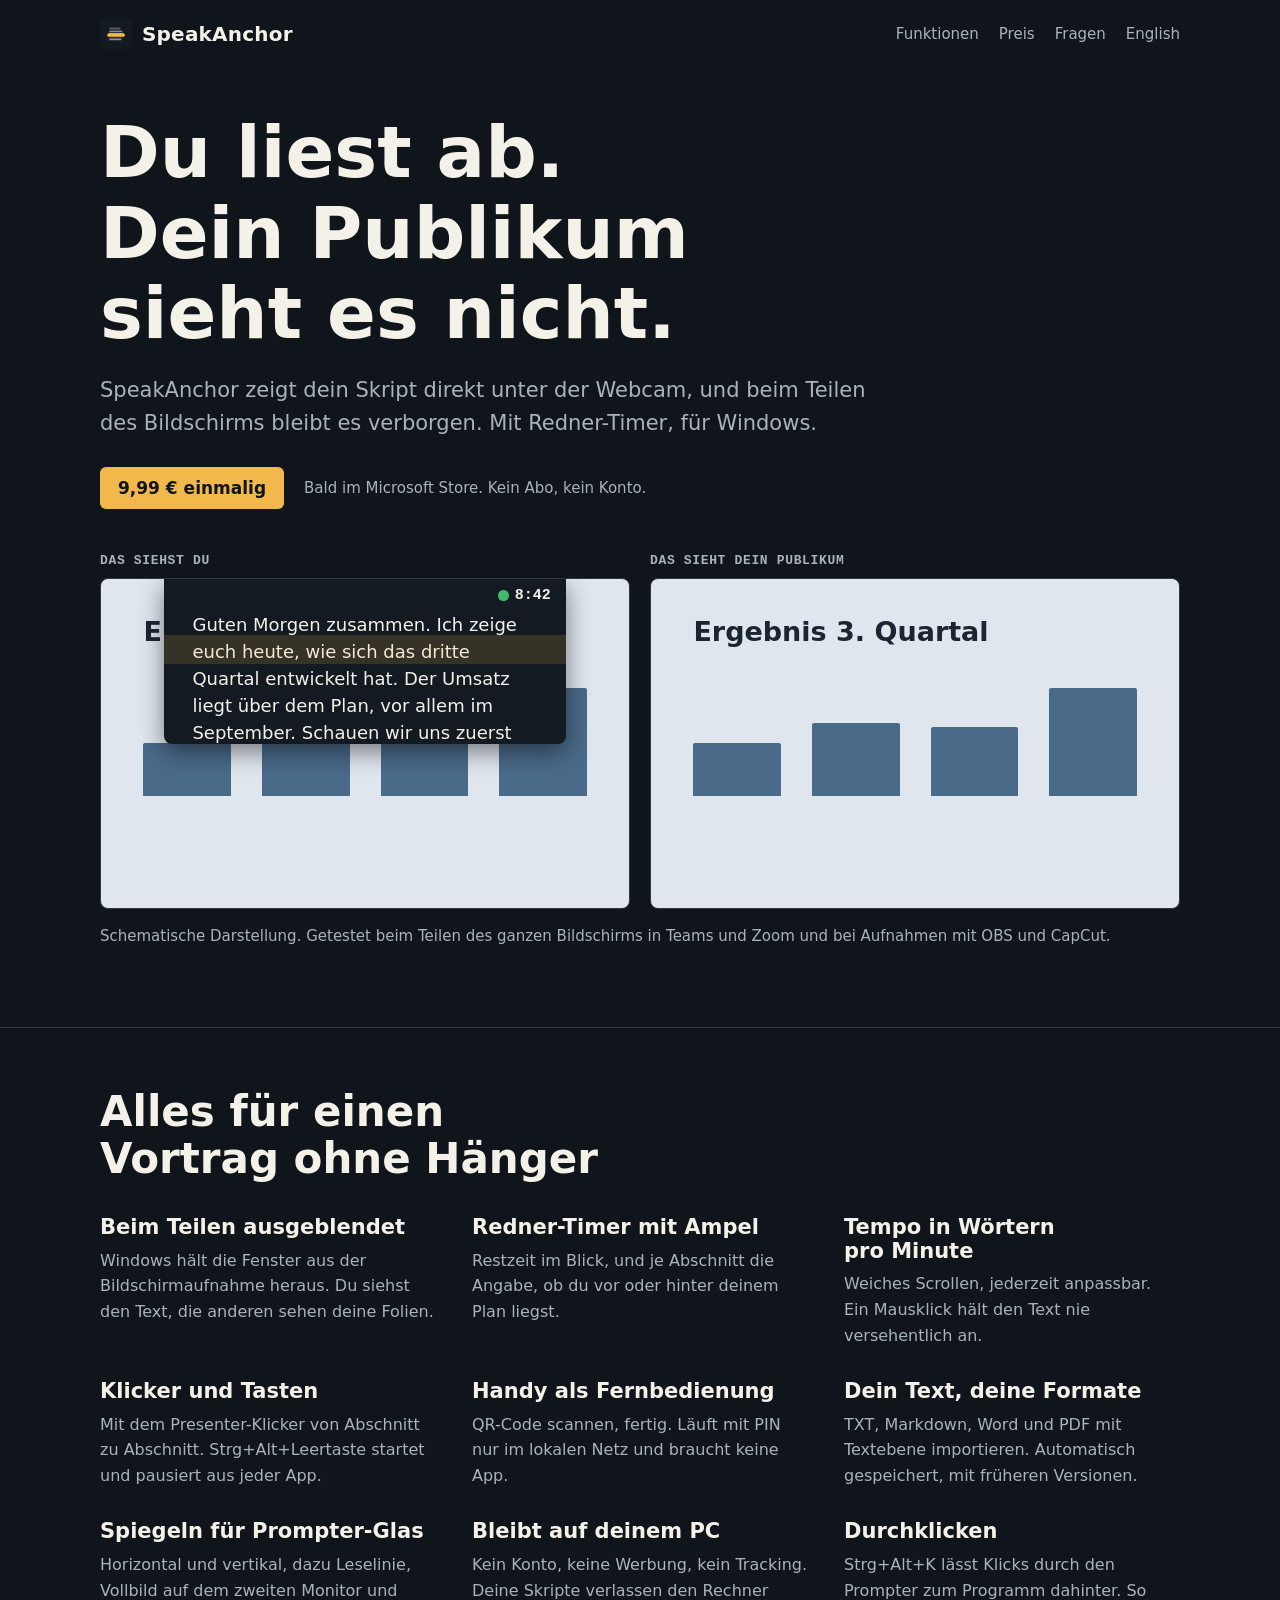
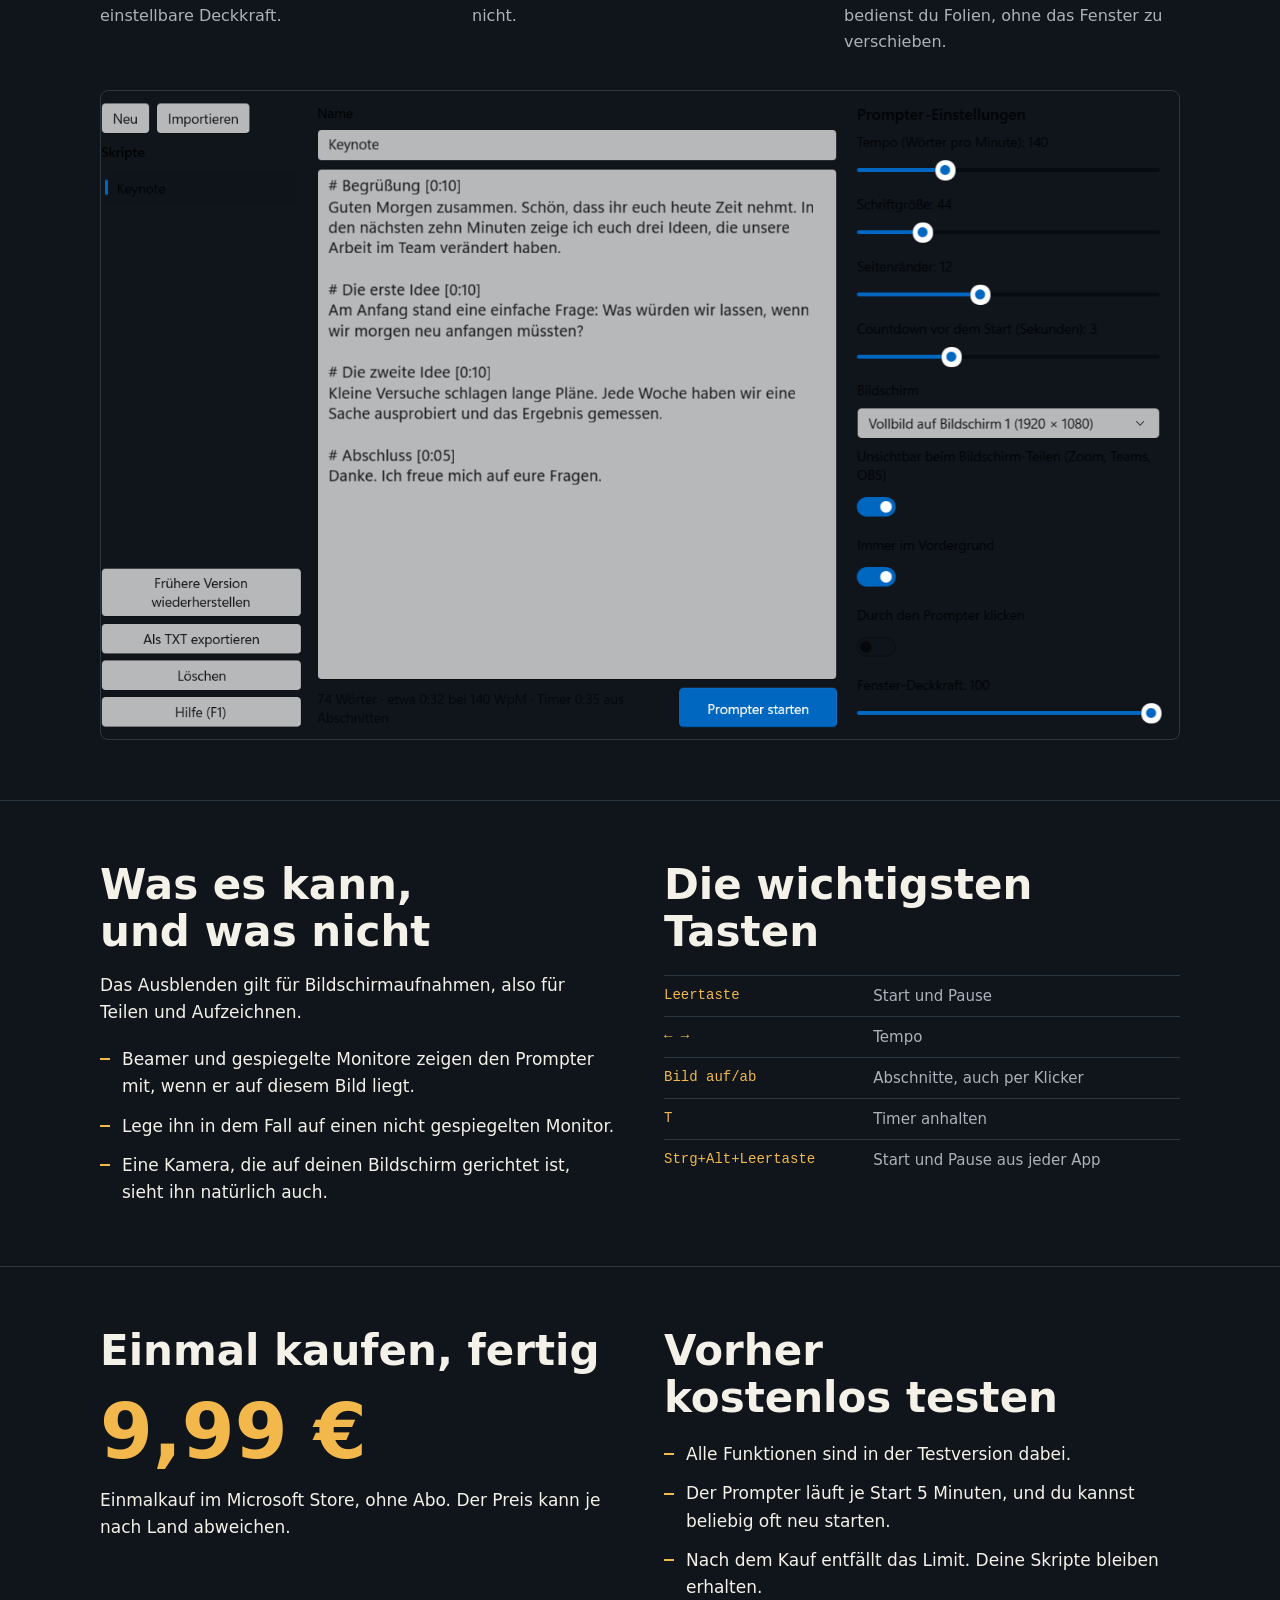
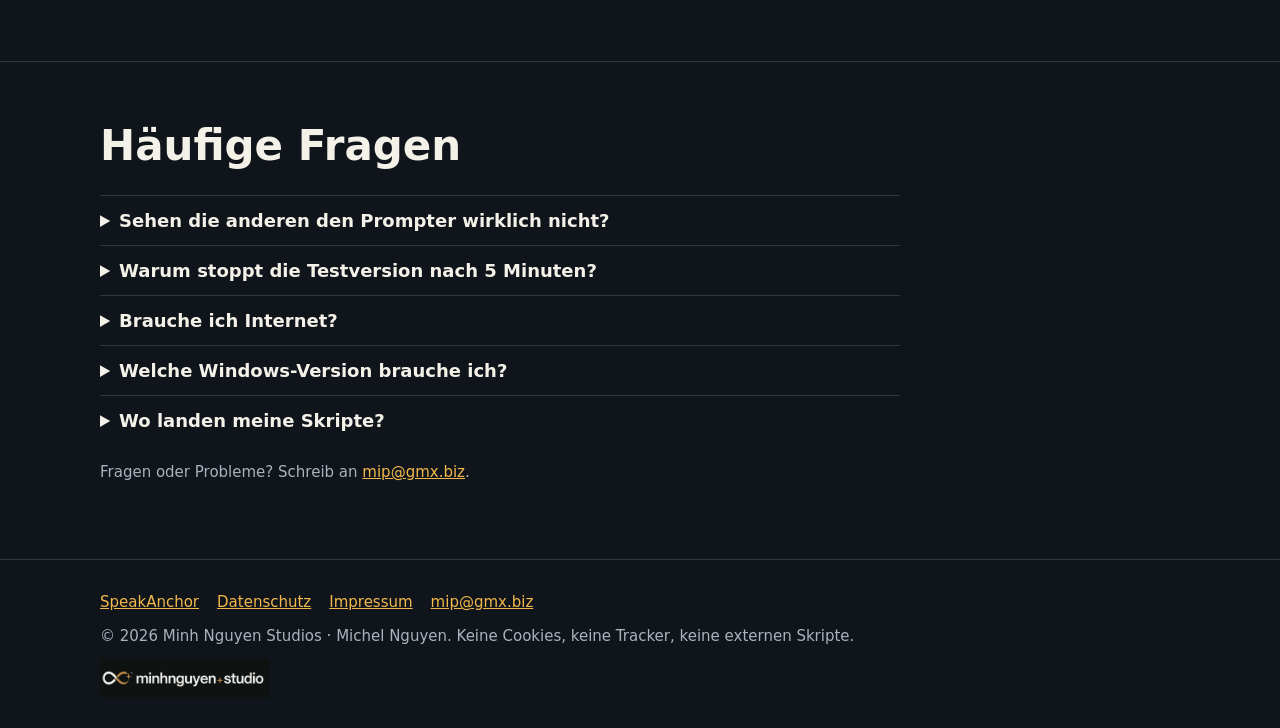
==== index.html @ e9756e80 "SpeakAnchor website: start page, legal notice and privacy in German and English" ====
<!doctype html>
<html lang="de"><head><meta charset="utf-8"><meta name="viewport" content="width=device-width,initial-scale=1,viewport-fit=cover">
<title>SpeakAnchor – Teleprompter für Windows, unsichtbar beim Teilen</title><meta name="description" content="Teleprompter mit Redner-Timer für Windows. In Teams, Zoom und OBS beim Teilen nicht zu sehen. Einmalkauf, kein Konto, offline.">
<link rel="alternate" hreflang="en" href="en/"><link rel="icon" href="img/icon.png"><link rel="stylesheet" href="style.css">
<meta property="og:title" content="SpeakAnchor – Teleprompter für Windows, unsichtbar beim Teilen"><meta property="og:description" content="Teleprompter mit Redner-Timer für Windows. In Teams, Zoom und OBS beim Teilen nicht zu sehen. Einmalkauf, kein Konto, offline."><meta property="og:type" content="website">
</head><body><a class="skip" href="#main">Zum Inhalt</a>
<header class="top"><div class="wrap"><a class="brand" href="./"><img src="img/icon.png" alt="" width="32" height="32">SpeakAnchor</a>
<nav class="links" aria-label="Navigation"><a href="./#funktionen">Funktionen</a><a href="./#preis">Preis</a><a href="./#fragen">Fragen</a><a href="en/" hreflang="en" lang="en">English</a></nav></div></header>
<main id="main">
<section class="hero"><div class="wrap"><h1>Du liest ab. Dein Publikum sieht es nicht.</h1><p class="lead">SpeakAnchor zeigt dein Skript direkt unter der Webcam, und beim Teilen des Bildschirms bleibt es verborgen. Mit Redner-Timer, für Windows.</p>
<div class="cta"><span class="price">9,99 € einmalig</span><span class="note">Bald im Microsoft Store. Kein Abo, kein Konto.</span></div>
<div class="split">
<figure><figcaption>Das siehst du</figcaption><div class="screen"><div class="slide-t">Ergebnis 3. Quartal</div><div class="bars"><i style="height:45%"></i><i style="height:62%"></i><i style="height:58%"></i><i style="height:92%"></i></div><div class="prompter"><div class="roll">Guten Morgen zusammen. Ich zeige euch heute, wie sich das dritte Quartal entwickelt hat. Der Umsatz liegt über dem Plan, vor allem im September. Schauen wir uns zuerst die Zahlen an. Danach kommen wir zu den nächsten Schritten.</div><div class="band"></div><div class="hud"><b></b>8:42</div></div></div></figure>
<figure><figcaption>Das sieht dein Publikum</figcaption><div class="screen"><div class="slide-t">Ergebnis 3. Quartal</div><div class="bars"><i style="height:45%"></i><i style="height:62%"></i><i style="height:58%"></i><i style="height:92%"></i></div></div></figure>
</div><p class="note">Schematische Darstellung. Getestet beim Teilen des ganzen Bildschirms in Teams und Zoom und bei Aufnahmen mit OBS und CapCut.</p></div></section>
<section class="band-s" id="funktionen"><div class="wrap"><h2>Alles für einen Vortrag ohne Hänger</h2><div class="features"><div><h3>Beim Teilen ausgeblendet</h3><p>Windows hält die Fenster aus der Bildschirmaufnahme heraus. Du siehst den Text, die anderen sehen deine Folien.</p></div><div><h3>Redner-Timer mit Ampel</h3><p>Restzeit im Blick, und je Abschnitt die Angabe, ob du vor oder hinter deinem Plan liegst.</p></div><div><h3>Tempo in Wörtern pro Minute</h3><p>Weiches Scrollen, jederzeit anpassbar. Ein Mausklick hält den Text nie versehentlich an.</p></div><div><h3>Klicker und Tasten</h3><p>Mit dem Presenter-Klicker von Abschnitt zu Abschnitt. Strg+Alt+Leertaste startet und pausiert aus jeder App.</p></div><div><h3>Handy als Fernbedienung</h3><p>QR-Code scannen, fertig. Läuft mit PIN nur im lokalen Netz und braucht keine App.</p></div><div><h3>Dein Text, deine Formate</h3><p>TXT, Markdown, Word und PDF mit Textebene importieren. Automatisch gespeichert, mit früheren Versionen.</p></div><div><h3>Spiegeln für Prompter-Glas</h3><p>Horizontal und vertikal, dazu Leselinie, Vollbild auf dem zweiten Monitor und einstellbare Deckkraft.</p></div><div><h3>Bleibt auf deinem PC</h3><p>Kein Konto, keine Werbung, kein Tracking. Deine Skripte verlassen den Rechner nicht.</p></div><div><h3>Durchklicken</h3><p>Strg+Alt+K lässt Klicks durch den Prompter zum Programm dahinter. So bedienst du Folien, ohne das Fenster zu verschieben.</p></div></div>
<div class="shot"><img src="img/editor-de.png" alt="SpeakAnchor-Editor mit Skript, Abschnitten und Prompter-Einstellungen" width="1387" height="833" loading="lazy"></div></div></section>
<section class="band-s"><div class="wrap pair"><div><h2>Was es kann, und was nicht</h2><p>Das Ausblenden gilt für Bildschirmaufnahmen, also für Teilen und Aufzeichnen.</p><ul class="plain"><li>Beamer und gespiegelte Monitore zeigen den Prompter mit, wenn er auf diesem Bild liegt.</li><li>Lege ihn in dem Fall auf einen nicht gespiegelten Monitor.</li><li>Eine Kamera, die auf deinen Bildschirm gerichtet ist, sieht ihn natürlich auch.</li></ul></div><div><h2>Die wichtigsten Tasten</h2><table class="keys"><tr><td>Leertaste</td><td>Start und Pause</td></tr><tr><td>← →</td><td>Tempo</td></tr><tr><td>Bild auf/ab</td><td>Abschnitte, auch per Klicker</td></tr><tr><td>T</td><td>Timer anhalten</td></tr><tr><td>Strg+Alt+Leertaste</td><td>Start und Pause aus jeder App</td></tr></table></div></div></section>
<section class="band-s" id="preis"><div class="wrap pair"><div><h2>Einmal kaufen, fertig</h2><div class="big">9,99 €</div><p>Einmalkauf im Microsoft Store, ohne Abo. Der Preis kann je nach Land abweichen.</p></div><div><h2>Vorher kostenlos testen</h2><ul class="plain"><li>Alle Funktionen sind in der Testversion dabei.</li><li>Der Prompter läuft je Start 5 Minuten, und du kannst beliebig oft neu starten.</li><li>Nach dem Kauf entfällt das Limit. Deine Skripte bleiben erhalten.</li></ul></div></div></section>
<section class="band-s" id="fragen"><div class="wrap"><h2>Häufige Fragen</h2><div class="faq"><details><summary>Sehen die anderen den Prompter wirklich nicht?</summary><p>In Teams und Zoom haben wir das Teilen des ganzen Bildschirms getestet, dazu Aufnahmen mit OBS und CapCut. Probier es in der Testversion mit einem zweiten Gerät aus, bevor du dich darauf verlässt.</p></details><details><summary>Warum stoppt die Testversion nach 5 Minuten?</summary><p>Du kannst damit alles ausprobieren. Für einen ganzen Vortrag brauchst du die Vollversion.</p></details><details><summary>Brauche ich Internet?</summary><p>Nein. Die App arbeitet offline. Internet braucht nur der Microsoft Store für Kauf und Updates, und die Handy-Fernbedienung nutzt dein lokales Netz.</p></details><details><summary>Welche Windows-Version brauche ich?</summary><p>Windows 10 ab Version 2004 oder Windows 11, auf x64 oder ARM64.</p></details><details><summary>Wo landen meine Skripte?</summary><p>Als einfache Textdateien in deinem lokalen App-Datenordner. Du kannst jedes Skript als TXT exportieren.</p></details></div><p class="note">Fragen oder Probleme? Schreib an <a href="mailto:mip@gmx.biz">mip@gmx.biz</a>.</p></div></section>
</main><footer><div class="wrap"><div class="row"><a href="./">SpeakAnchor</a><a href="privacy.html">Datenschutz</a><a href="impressum.html">Impressum</a><a href="mailto:mip@gmx.biz">mip@gmx.biz</a></div>
<p>© 2026 Minh Nguyen Studios · Michel Nguyen. Keine Cookies, keine Tracker, keine externen Skripte.</p>
<p><a href="https://minh.systems/MinhNguyenStudios/" aria-label="Minh Nguyen Studios"><img src="img/studio-dunkel.png" width="170" height="40" alt="Minh Nguyen Studios" loading="lazy"></a></p></div></footer></body></html>
---- style.css ----
/* Layout: a dark stage. The hero shows the same screen twice, once for the speaker and once for the audience. */
:root{--bg:#10151c;--panel:#18202a;--line:#2c3744;--fg:#f4f1e8;--muted:#aab2bb;--amber:#f2b84b;--slide:#dfe6ee;--slide-ink:#1b2632;
--display:"Bahnschrift","DIN Alternate","Segoe UI Variable Display","Segoe UI",system-ui,sans-serif;--body:"Segoe UI Variable Text","Segoe UI",system-ui,-apple-system,sans-serif;--mono:"Cascadia Mono",ui-monospace,Consolas,Menlo,monospace;color-scheme:dark}
*{box-sizing:border-box}html{scroll-behavior:smooth;-webkit-text-size-adjust:100%}
body{margin:0;background:var(--bg);color:var(--fg);font:17px/1.6 var(--body)}
a{color:var(--amber)}a:focus-visible{outline:2px solid var(--amber);outline-offset:3px}
img{max-width:100%;height:auto;display:block}
.wrap{max-width:1120px;margin-inline:auto;padding-left:max(20px,env(safe-area-inset-left,0px));padding-right:max(20px,env(safe-area-inset-right,0px))}
.skip{position:absolute;left:-999px}.skip:focus{left:12px;top:12px;background:var(--amber);color:#10151c;padding:8px 12px;z-index:5}
header.top .wrap{display:flex;flex-wrap:wrap;gap:8px 24px;align-items:center;justify-content:space-between;padding-block:18px}
.brand{display:flex;gap:10px;align-items:center;color:var(--fg);text-decoration:none;font:600 20px var(--display);letter-spacing:.01em}
.brand img{width:32px;height:32px;border-radius:7px}
nav.links{display:flex;flex-wrap:wrap;gap:6px 20px;font-size:15px}nav.links a{color:var(--muted);text-decoration:none}nav.links a:hover{color:var(--fg)}
h1,h2,h3{font-family:var(--display);line-height:1.12;text-wrap:balance;margin:0;font-weight:600}
.hero{padding-block:44px 64px}
.hero h1{font-size:clamp(38px,6.4vw,72px);max-width:17ch}
.lead{font-size:clamp(18px,2vw,21px);color:var(--muted);max-width:60ch;margin:20px 0 0}
.cta{display:flex;flex-wrap:wrap;gap:12px 20px;align-items:center;margin-top:26px}
.price{font:600 17px var(--display);background:var(--amber);color:#10151c;padding:11px 18px;border-radius:6px}
.note{color:var(--muted);font-size:15px}
.split{display:grid;grid-template-columns:1fr 1fr;gap:20px;margin-top:44px}
figure{margin:0;min-width:0}figcaption{font:600 13px var(--mono);letter-spacing:.05em;text-transform:uppercase;color:var(--muted);margin-bottom:10px}
.screen{aspect-ratio:16/10;background:var(--slide);color:var(--slide-ink);border:1px solid var(--line);border-radius:8px;overflow:hidden;position:relative;padding:7% 8%}
.slide-t{font:600 clamp(16px,2.3vw,27px) var(--display)}.bars{display:flex;align-items:flex-end;gap:7%;height:46%;margin-top:7%}.bars i{flex:1;background:#4a6a8a;border-radius:2px 2px 0 0}
.prompter{position:absolute;left:12%;right:12%;top:0;height:50%;background:#141a22;color:var(--fg);overflow:hidden;border-radius:0 0 8px 8px;box-shadow:0 8px 24px #0007}
.roll{padding:8% 7%;font-size:clamp(12px,1.55vw,18px);line-height:1.5;animation:roll 22s linear infinite alternate}
.band{position:absolute;left:0;right:0;top:34%;height:1.6em;font-size:clamp(12px,1.55vw,18px);background:#f2b84b26}
.hud{position:absolute;right:8px;top:6px;font:600 clamp(11px,1.3vw,15px) var(--mono);background:#141a22e6;padding:2px 7px;border-radius:4px;display:flex;gap:6px;align-items:center}.hud b{width:.7em;height:.7em;border-radius:50%;background:#3fb96b}
@keyframes roll{to{transform:translateY(-34%)}}
@media (prefers-reduced-motion:reduce){.roll{animation:none}html{scroll-behavior:auto}}
section.band-s{border-top:1px solid var(--line);padding-block:60px}
h2{font-size:clamp(28px,3.6vw,42px);max-width:22ch}
.features{display:grid;grid-template-columns:repeat(3,1fr);gap:32px 36px;margin-top:34px}
.features>div{min-width:0}h3{font-size:21px;margin-bottom:8px}.features p{margin:0;color:var(--muted);font-size:16px}
.shot{margin-top:36px;border:1px solid var(--line);border-radius:8px;overflow:hidden}
.pair{display:grid;grid-template-columns:1fr 1fr;gap:48px;align-items:start}.pair>div{min-width:0}
ul.plain{list-style:none;padding:0;margin:20px 0 0;display:grid;gap:12px}ul.plain li{padding-left:22px;position:relative}ul.plain li:before{content:"";position:absolute;left:0;top:.72em;width:10px;height:2px;background:var(--amber)}
.keys{font-family:var(--mono);font-size:14px;width:100%;border-collapse:collapse;margin-top:20px}.keys td{padding:8px 12px 8px 0;border-top:1px solid var(--line);vertical-align:top}.keys td:first-child{color:var(--amber);white-space:nowrap}.keys td+td{font-family:var(--body);font-size:15px;color:var(--muted)}
.big{font:600 clamp(48px,7vw,76px)/1 var(--display);color:var(--amber);font-variant-numeric:tabular-nums;margin-top:20px}
details{border-top:1px solid var(--line);padding-block:14px}details summary{cursor:pointer;font:600 18px var(--display)}details p{margin:10px 0 0;color:var(--muted);max-width:66ch}
.faq{margin-top:26px;max-width:800px}
.doc{max-width:760px;padding-block:24px 64px}.doc h1{font-size:clamp(32px,5vw,48px)}.doc h2{font-size:22px;margin-top:34px;max-width:none}.doc p,.doc li{color:#d6d8d6}.doc address{font-style:normal}.doc code{font:14px var(--mono);overflow-wrap:anywhere}
footer{border-top:1px solid var(--line);padding-block:30px;font-size:15px;color:var(--muted)}footer .row{display:flex;flex-wrap:wrap;gap:6px 18px}footer p{margin:10px 0 0}
@media (max-width:820px){.split,.pair{grid-template-columns:1fr}.features{grid-template-columns:1fr 1fr}}
@media (max-width:520px){.features{grid-template-columns:1fr}}
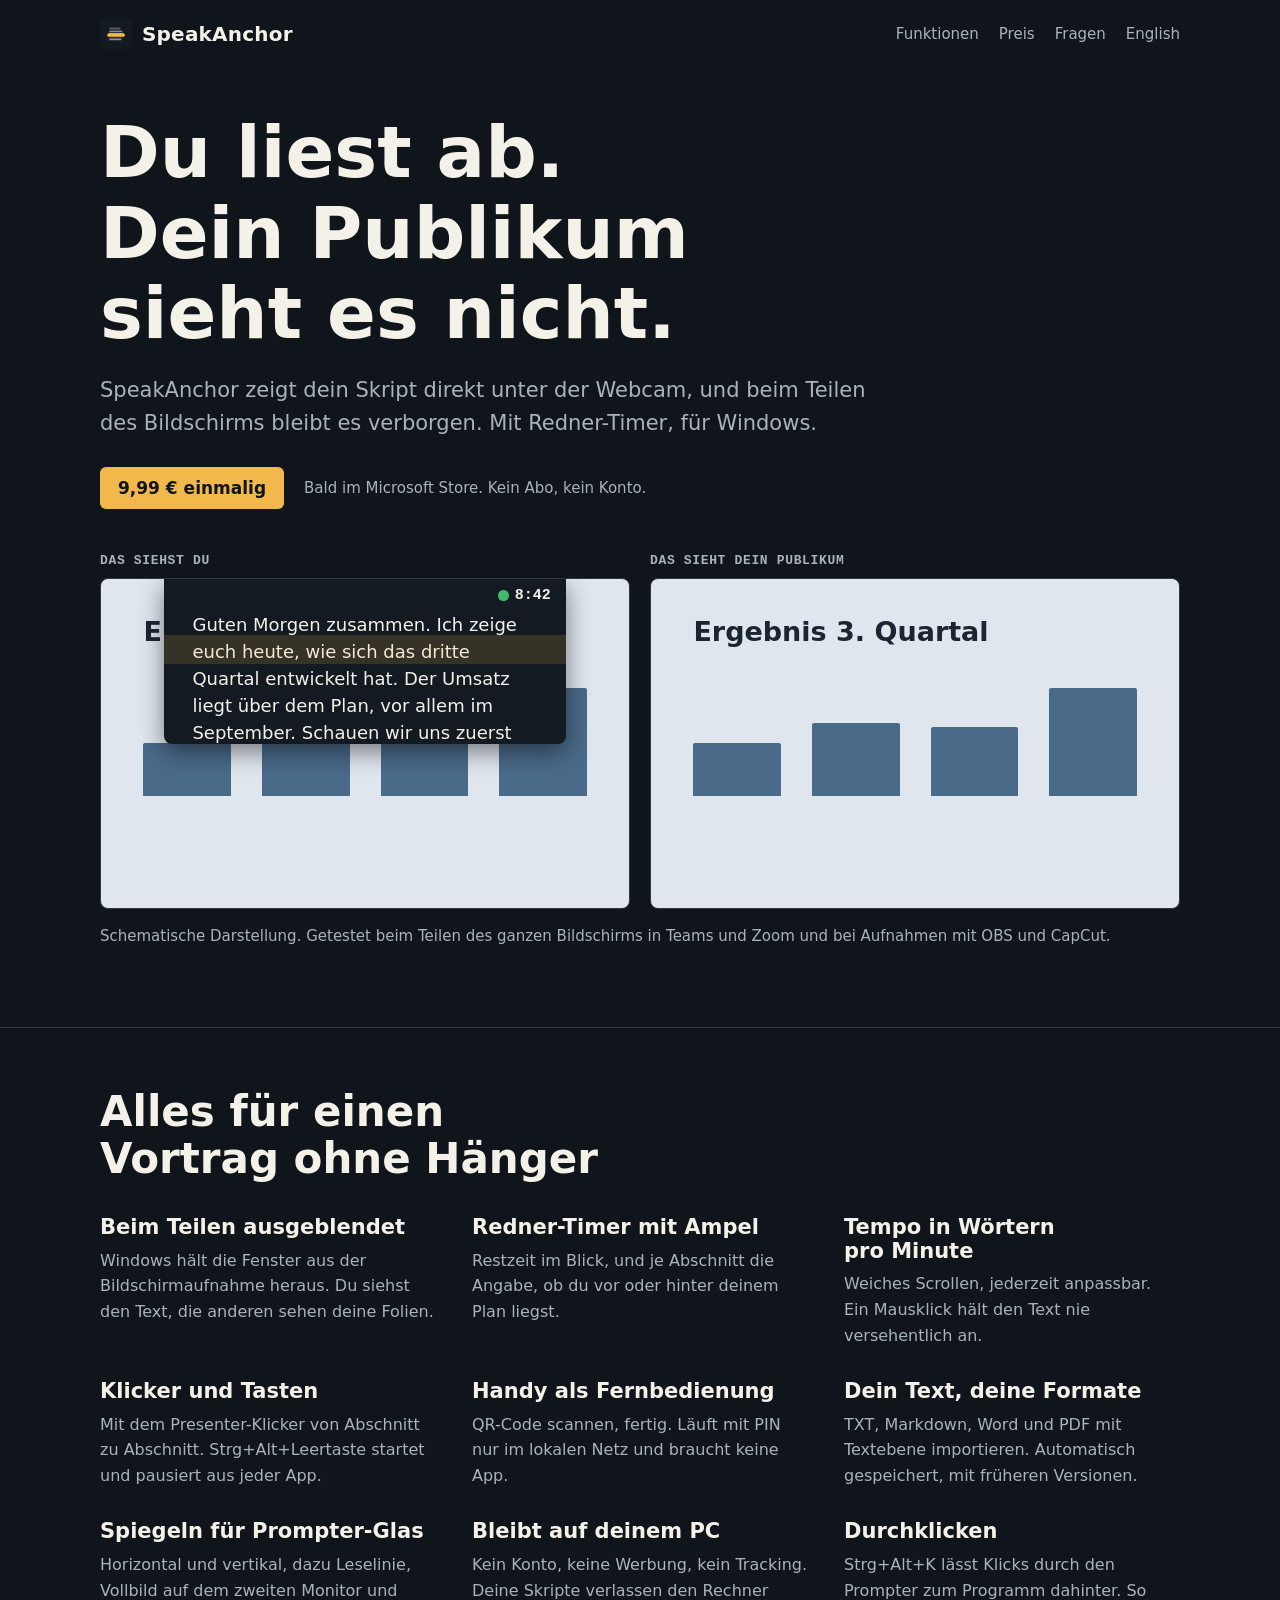
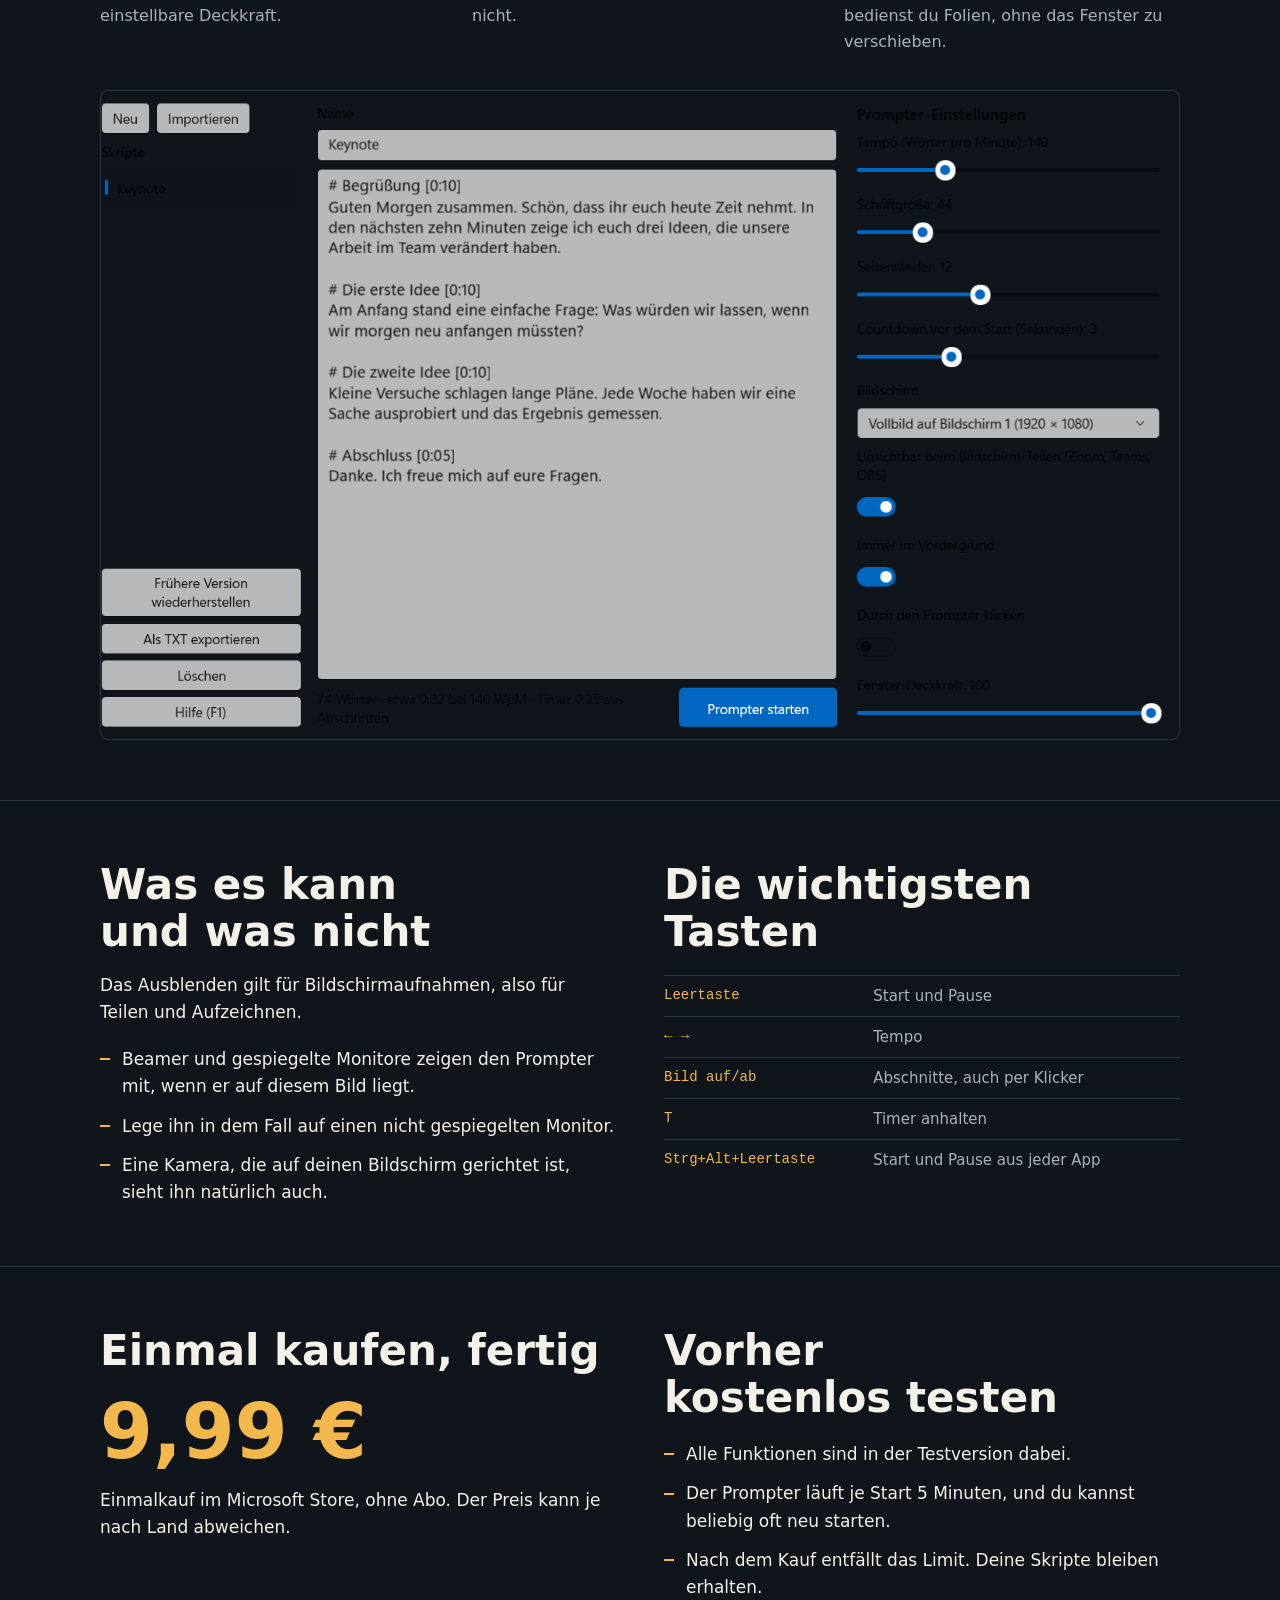
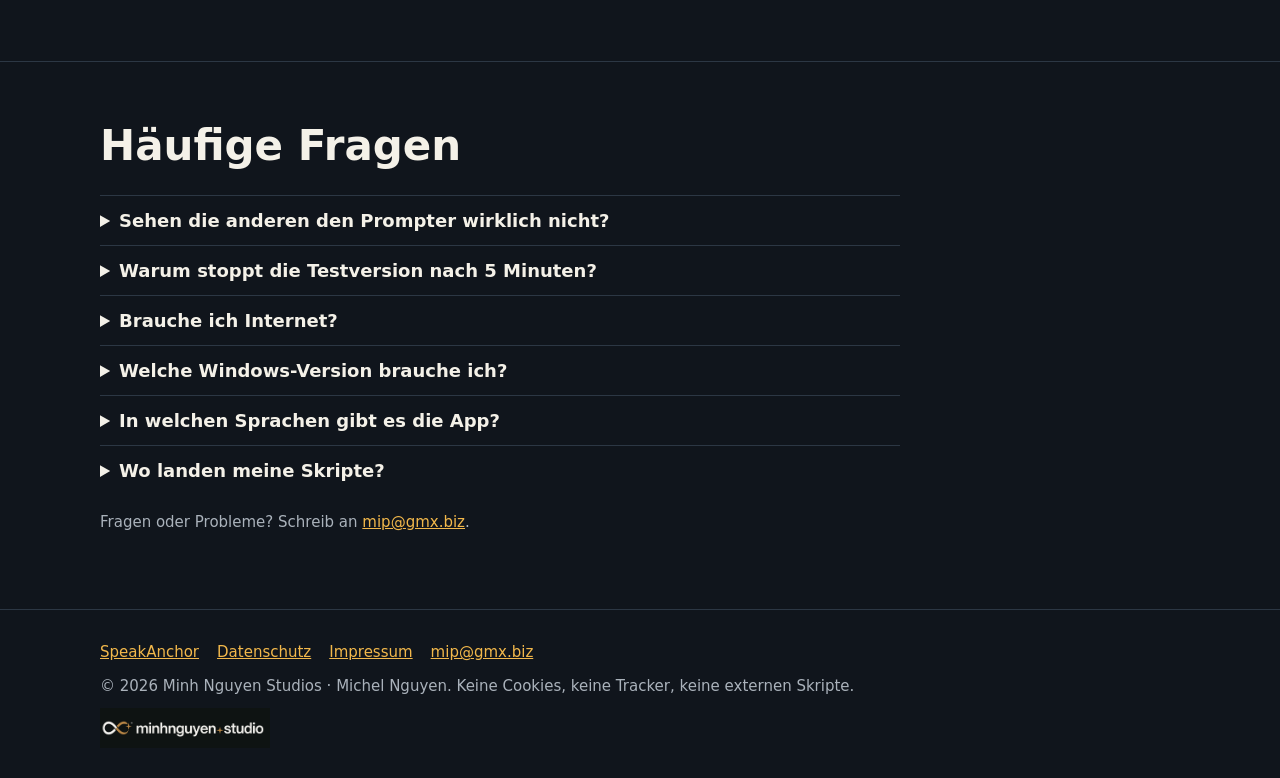
==== commit 48435916: "Proofread texts, add language list and click-through" ====
--- a/index.html
+++ b/index.html
@@ -15,9 +15,9 @@
 </div><p class="note">Schematische Darstellung. Getestet beim Teilen des ganzen Bildschirms in Teams und Zoom und bei Aufnahmen mit OBS und CapCut.</p></div></section>
 <section class="band-s" id="funktionen"><div class="wrap"><h2>Alles für einen Vortrag ohne Hänger</h2><div class="features"><div><h3>Beim Teilen ausgeblendet</h3><p>Windows hält die Fenster aus der Bildschirmaufnahme heraus. Du siehst den Text, die anderen sehen deine Folien.</p></div><div><h3>Redner-Timer mit Ampel</h3><p>Restzeit im Blick, und je Abschnitt die Angabe, ob du vor oder hinter deinem Plan liegst.</p></div><div><h3>Tempo in Wörtern pro Minute</h3><p>Weiches Scrollen, jederzeit anpassbar. Ein Mausklick hält den Text nie versehentlich an.</p></div><div><h3>Klicker und Tasten</h3><p>Mit dem Presenter-Klicker von Abschnitt zu Abschnitt. Strg+Alt+Leertaste startet und pausiert aus jeder App.</p></div><div><h3>Handy als Fernbedienung</h3><p>QR-Code scannen, fertig. Läuft mit PIN nur im lokalen Netz und braucht keine App.</p></div><div><h3>Dein Text, deine Formate</h3><p>TXT, Markdown, Word und PDF mit Textebene importieren. Automatisch gespeichert, mit früheren Versionen.</p></div><div><h3>Spiegeln für Prompter-Glas</h3><p>Horizontal und vertikal, dazu Leselinie, Vollbild auf dem zweiten Monitor und einstellbare Deckkraft.</p></div><div><h3>Bleibt auf deinem PC</h3><p>Kein Konto, keine Werbung, kein Tracking. Deine Skripte verlassen den Rechner nicht.</p></div><div><h3>Durchklicken</h3><p>Strg+Alt+K lässt Klicks durch den Prompter zum Programm dahinter. So bedienst du Folien, ohne das Fenster zu verschieben.</p></div></div>
 <div class="shot"><img src="img/editor-de.png" alt="SpeakAnchor-Editor mit Skript, Abschnitten und Prompter-Einstellungen" width="1387" height="833" loading="lazy"></div></div></section>
-<section class="band-s"><div class="wrap pair"><div><h2>Was es kann, und was nicht</h2><p>Das Ausblenden gilt für Bildschirmaufnahmen, also für Teilen und Aufzeichnen.</p><ul class="plain"><li>Beamer und gespiegelte Monitore zeigen den Prompter mit, wenn er auf diesem Bild liegt.</li><li>Lege ihn in dem Fall auf einen nicht gespiegelten Monitor.</li><li>Eine Kamera, die auf deinen Bildschirm gerichtet ist, sieht ihn natürlich auch.</li></ul></div><div><h2>Die wichtigsten Tasten</h2><table class="keys"><tr><td>Leertaste</td><td>Start und Pause</td></tr><tr><td>← →</td><td>Tempo</td></tr><tr><td>Bild auf/ab</td><td>Abschnitte, auch per Klicker</td></tr><tr><td>T</td><td>Timer anhalten</td></tr><tr><td>Strg+Alt+Leertaste</td><td>Start und Pause aus jeder App</td></tr></table></div></div></section>
+<section class="band-s"><div class="wrap pair"><div><h2>Was es kann und was nicht</h2><p>Das Ausblenden gilt für Bildschirmaufnahmen, also für Teilen und Aufzeichnen.</p><ul class="plain"><li>Beamer und gespiegelte Monitore zeigen den Prompter mit, wenn er auf diesem Bild liegt.</li><li>Lege ihn in dem Fall auf einen nicht gespiegelten Monitor.</li><li>Eine Kamera, die auf deinen Bildschirm gerichtet ist, sieht ihn natürlich auch.</li></ul></div><div><h2>Die wichtigsten Tasten</h2><table class="keys"><tr><td>Leertaste</td><td>Start und Pause</td></tr><tr><td>← →</td><td>Tempo</td></tr><tr><td>Bild auf/ab</td><td>Abschnitte, auch per Klicker</td></tr><tr><td>T</td><td>Timer anhalten</td></tr><tr><td>Strg+Alt+Leertaste</td><td>Start und Pause aus jeder App</td></tr></table></div></div></section>
 <section class="band-s" id="preis"><div class="wrap pair"><div><h2>Einmal kaufen, fertig</h2><div class="big">9,99 €</div><p>Einmalkauf im Microsoft Store, ohne Abo. Der Preis kann je nach Land abweichen.</p></div><div><h2>Vorher kostenlos testen</h2><ul class="plain"><li>Alle Funktionen sind in der Testversion dabei.</li><li>Der Prompter läuft je Start 5 Minuten, und du kannst beliebig oft neu starten.</li><li>Nach dem Kauf entfällt das Limit. Deine Skripte bleiben erhalten.</li></ul></div></div></section>
-<section class="band-s" id="fragen"><div class="wrap"><h2>Häufige Fragen</h2><div class="faq"><details><summary>Sehen die anderen den Prompter wirklich nicht?</summary><p>In Teams und Zoom haben wir das Teilen des ganzen Bildschirms getestet, dazu Aufnahmen mit OBS und CapCut. Probier es in der Testversion mit einem zweiten Gerät aus, bevor du dich darauf verlässt.</p></details><details><summary>Warum stoppt die Testversion nach 5 Minuten?</summary><p>Du kannst damit alles ausprobieren. Für einen ganzen Vortrag brauchst du die Vollversion.</p></details><details><summary>Brauche ich Internet?</summary><p>Nein. Die App arbeitet offline. Internet braucht nur der Microsoft Store für Kauf und Updates, und die Handy-Fernbedienung nutzt dein lokales Netz.</p></details><details><summary>Welche Windows-Version brauche ich?</summary><p>Windows 10 ab Version 2004 oder Windows 11, auf x64 oder ARM64.</p></details><details><summary>Wo landen meine Skripte?</summary><p>Als einfache Textdateien in deinem lokalen App-Datenordner. Du kannst jedes Skript als TXT exportieren.</p></details></div><p class="note">Fragen oder Probleme? Schreib an <a href="mailto:mip@gmx.biz">mip@gmx.biz</a>.</p></div></section>
+<section class="band-s" id="fragen"><div class="wrap"><h2>Häufige Fragen</h2><div class="faq"><details><summary>Sehen die anderen den Prompter wirklich nicht?</summary><p>In Teams und Zoom haben wir das Teilen des ganzen Bildschirms getestet, dazu Aufnahmen mit OBS und CapCut. Probier es in der Testversion mit einem zweiten Gerät aus, bevor du dich darauf verlässt.</p></details><details><summary>Warum stoppt die Testversion nach 5 Minuten?</summary><p>Du kannst damit alles ausprobieren. Für einen ganzen Vortrag brauchst du die Vollversion.</p></details><details><summary>Brauche ich Internet?</summary><p>Nein. Die App arbeitet offline. Internet braucht nur der Microsoft Store für Kauf und Updates, und die Handy-Fernbedienung nutzt dein lokales Netz.</p></details><details><summary>Welche Windows-Version brauche ich?</summary><p>Windows 10 ab Version 2004 oder Windows 11, auf x64 oder ARM64.</p></details><details><summary>In welchen Sprachen gibt es die App?</summary><p>Englisch, Deutsch, Französisch, Spanisch, Italienisch, Portugiesisch, Niederländisch, Polnisch, Türkisch, Japanisch, Chinesisch (vereinfacht und traditionell), Koreanisch, Schwedisch, Dänisch, Norwegisch, Finnisch, Tschechisch, Ungarisch, Rumänisch, Indonesisch und Ukrainisch. Sonst startet sie auf Englisch.</p></details><details><summary>Wo landen meine Skripte?</summary><p>Als einfache Textdateien in deinem lokalen App-Datenordner. Du kannst jedes Skript als TXT exportieren.</p></details></div><p class="note">Fragen oder Probleme? Schreib an <a href="mailto:mip@gmx.biz">mip@gmx.biz</a>.</p></div></section>
 </main><footer><div class="wrap"><div class="row"><a href="./">SpeakAnchor</a><a href="privacy.html">Datenschutz</a><a href="impressum.html">Impressum</a><a href="mailto:mip@gmx.biz">mip@gmx.biz</a></div>
 <p>© 2026 Minh Nguyen Studios · Michel Nguyen. Keine Cookies, keine Tracker, keine externen Skripte.</p>
 <p><a href="https://minh.systems/MinhNguyenStudios/" aria-label="Minh Nguyen Studios"><img src="img/studio-dunkel.png" width="170" height="40" alt="Minh Nguyen Studios" loading="lazy"></a></p></div></footer></body></html>
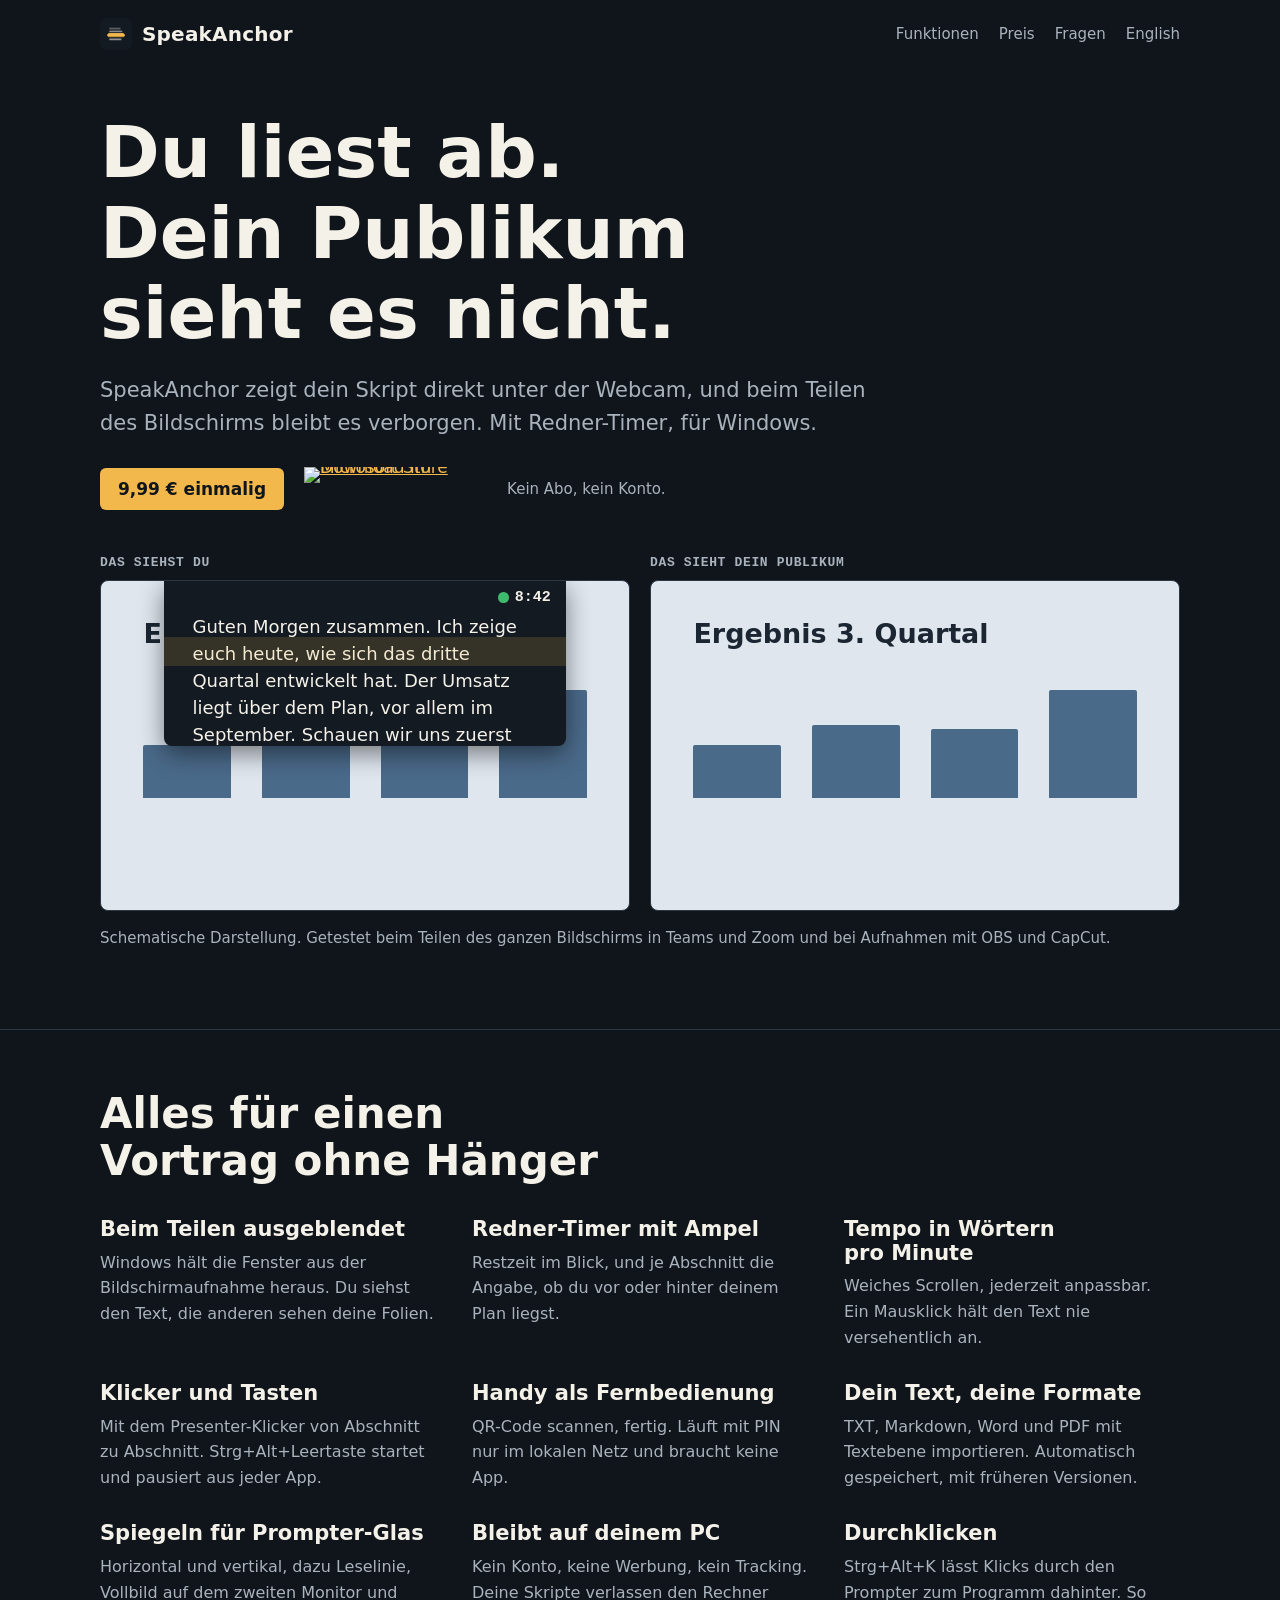
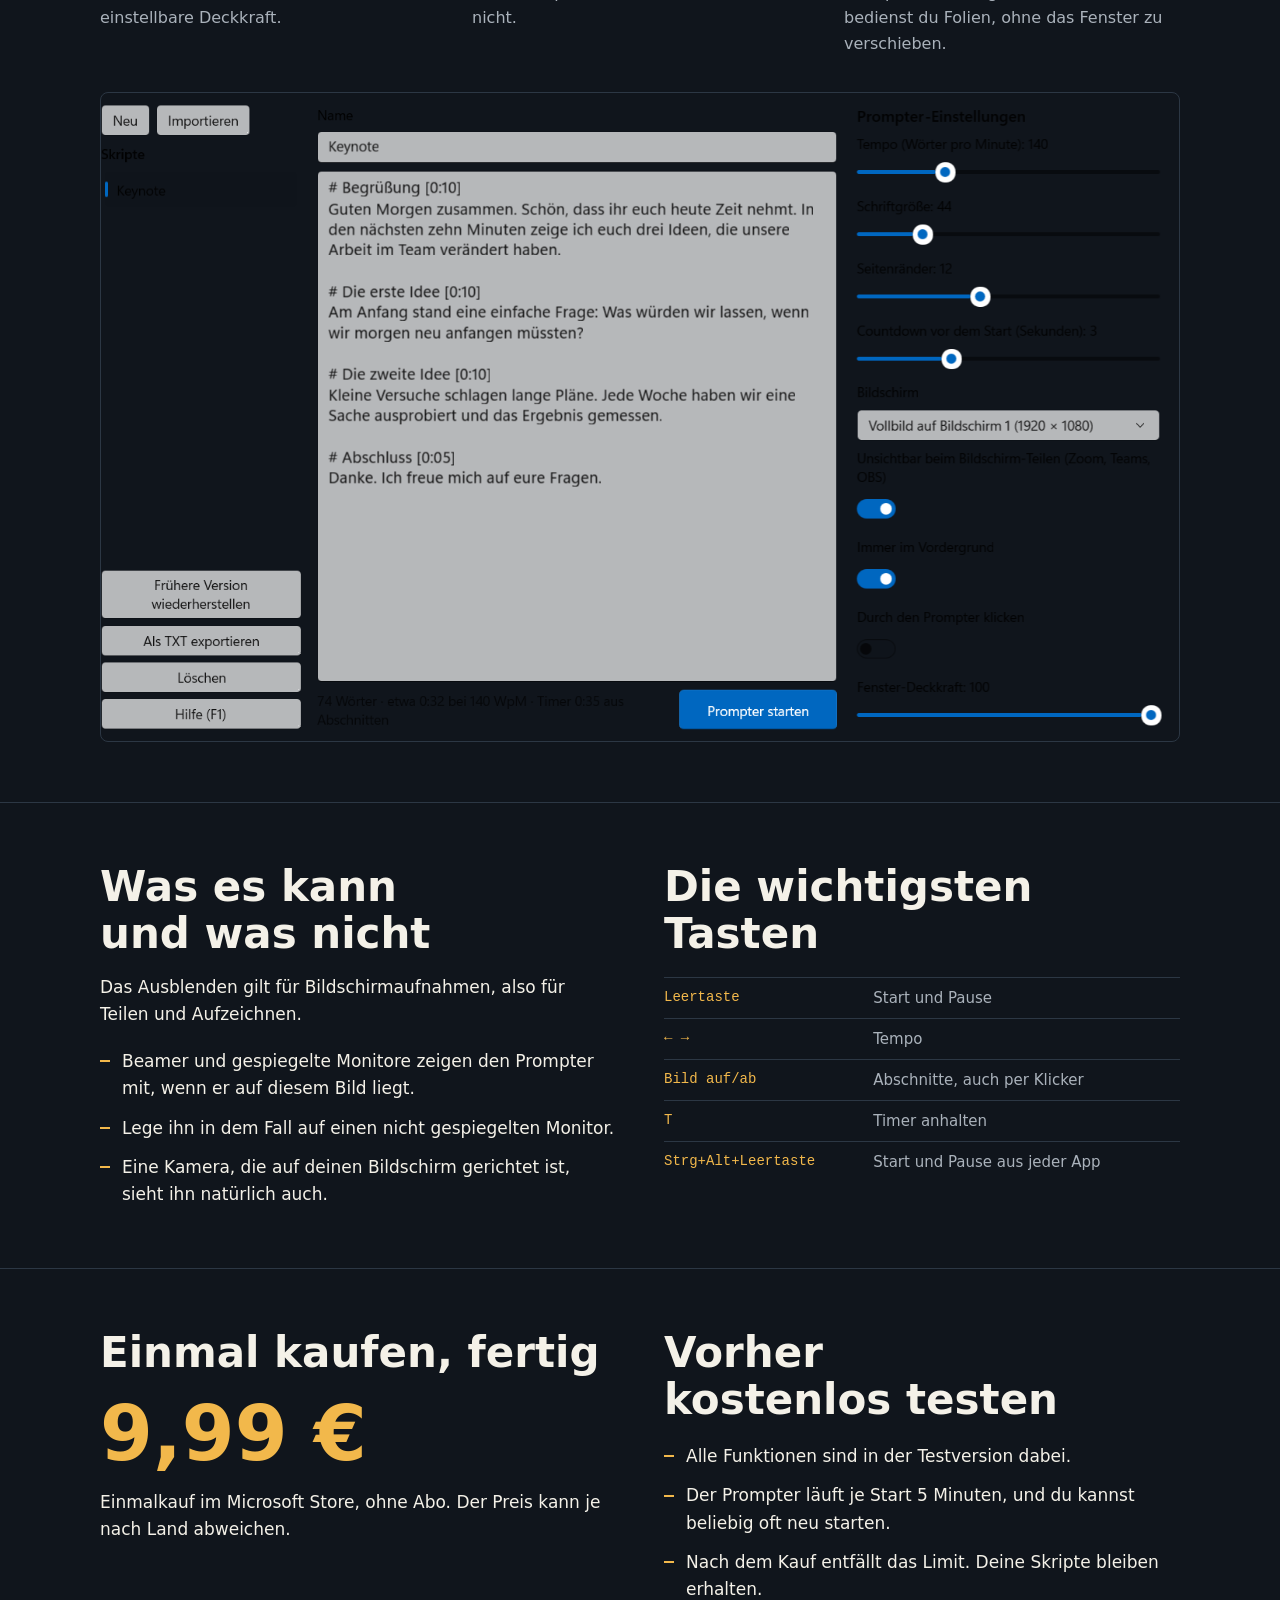
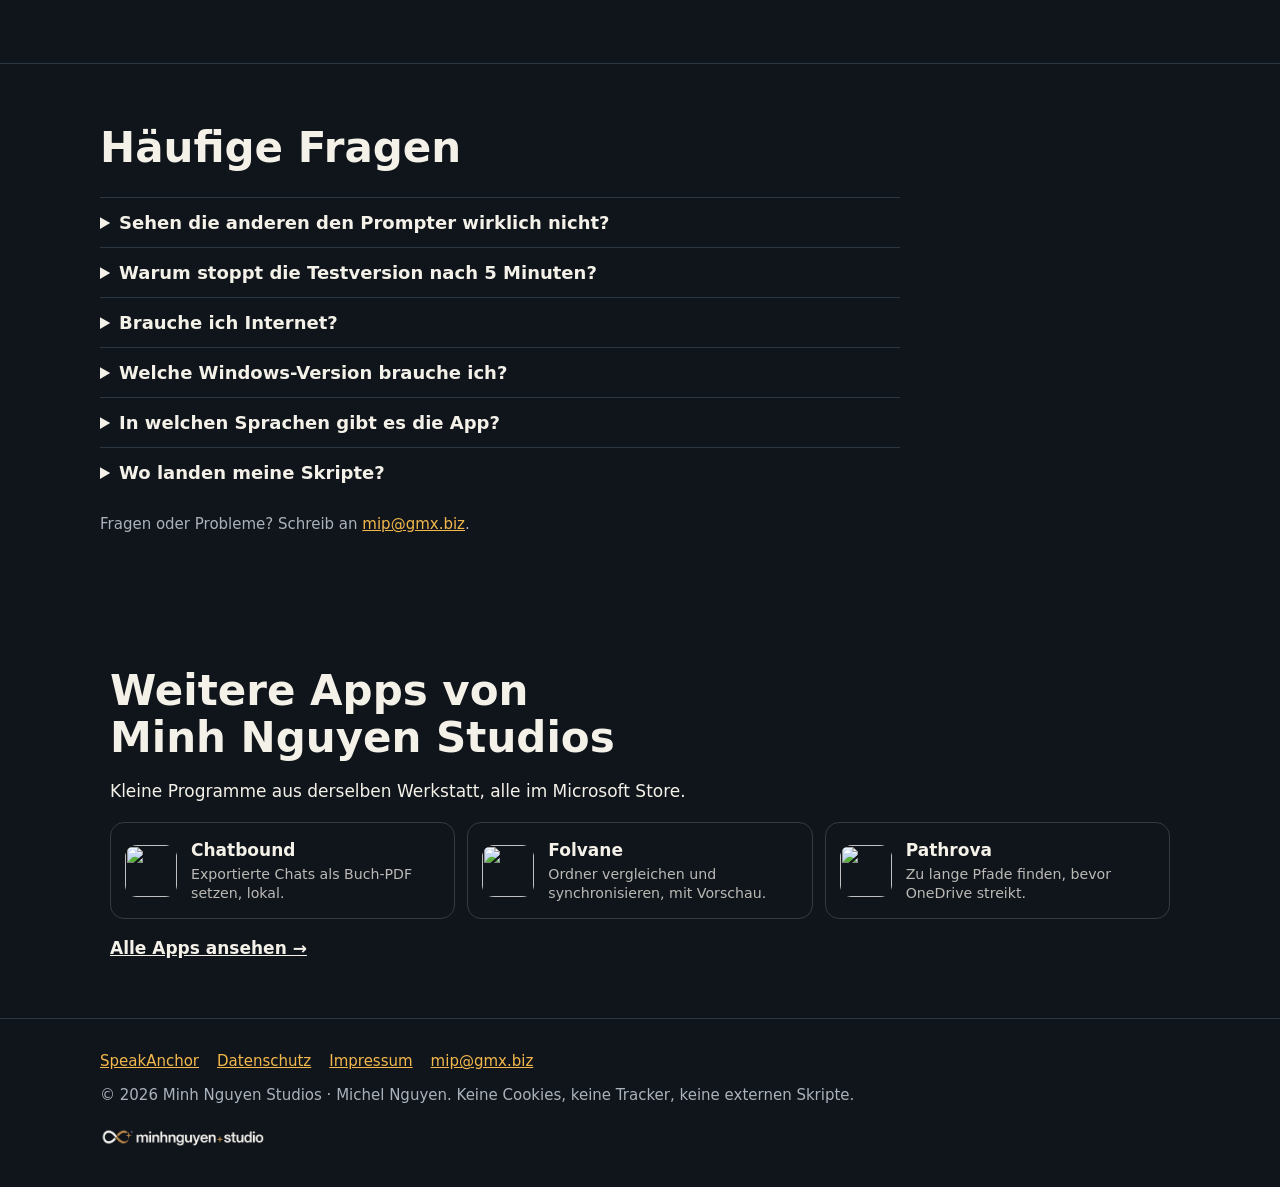
==== commit 85e9e312: "Weitere Apps verlinkt, offizieller Microsoft-Store-Button" ====
--- a/index.html
+++ b/index.html
@@ -8,7 +8,7 @@
 <nav class="links" aria-label="Navigation"><a href="./#funktionen">Funktionen</a><a href="./#preis">Preis</a><a href="./#fragen">Fragen</a><a href="en/" hreflang="en" lang="en">English</a></nav></div></header>
 <main id="main">
 <section class="hero"><div class="wrap"><h1>Du liest ab. Dein Publikum sieht es nicht.</h1><p class="lead">SpeakAnchor zeigt dein Skript direkt unter der Webcam, und beim Teilen des Bildschirms bleibt es verborgen. Mit Redner-Timer, für Windows.</p>
-<div class="cta"><span class="price">9,99 € einmalig</span><span class="note">Bald im Microsoft Store. Kein Abo, kein Konto.</span></div>
+<div class="cta"><span class="price">9,99 € einmalig</span><a class="mns-ms" href="https://apps.microsoft.com/detail/9PF13FM93XSJ" target="_blank" rel="noopener" style="display:inline-block;line-height:0;vertical-align:middle"><img src="https://get.microsoft.com/images/de%20dark.svg" alt="Download im Microsoft Store" width="183" height="44" style="height:44px;width:auto"></a><span class="note">Kein Abo, kein Konto.</span></div>
 <div class="split">
 <figure><figcaption>Das siehst du</figcaption><div class="screen"><div class="slide-t">Ergebnis 3. Quartal</div><div class="bars"><i style="height:45%"></i><i style="height:62%"></i><i style="height:58%"></i><i style="height:92%"></i></div><div class="prompter"><div class="roll">Guten Morgen zusammen. Ich zeige euch heute, wie sich das dritte Quartal entwickelt hat. Der Umsatz liegt über dem Plan, vor allem im September. Schauen wir uns zuerst die Zahlen an. Danach kommen wir zu den nächsten Schritten.</div><div class="band"></div><div class="hud"><b></b>8:42</div></div></div></figure>
 <figure><figcaption>Das sieht dein Publikum</figcaption><div class="screen"><div class="slide-t">Ergebnis 3. Quartal</div><div class="bars"><i style="height:45%"></i><i style="height:62%"></i><i style="height:58%"></i><i style="height:92%"></i></div></div></figure>
@@ -18,6 +18,7 @@
 <section class="band-s"><div class="wrap pair"><div><h2>Was es kann und was nicht</h2><p>Das Ausblenden gilt für Bildschirmaufnahmen, also für Teilen und Aufzeichnen.</p><ul class="plain"><li>Beamer und gespiegelte Monitore zeigen den Prompter mit, wenn er auf diesem Bild liegt.</li><li>Lege ihn in dem Fall auf einen nicht gespiegelten Monitor.</li><li>Eine Kamera, die auf deinen Bildschirm gerichtet ist, sieht ihn natürlich auch.</li></ul></div><div><h2>Die wichtigsten Tasten</h2><table class="keys"><tr><td>Leertaste</td><td>Start und Pause</td></tr><tr><td>← →</td><td>Tempo</td></tr><tr><td>Bild auf/ab</td><td>Abschnitte, auch per Klicker</td></tr><tr><td>T</td><td>Timer anhalten</td></tr><tr><td>Strg+Alt+Leertaste</td><td>Start und Pause aus jeder App</td></tr></table></div></div></section>
 <section class="band-s" id="preis"><div class="wrap pair"><div><h2>Einmal kaufen, fertig</h2><div class="big">9,99 €</div><p>Einmalkauf im Microsoft Store, ohne Abo. Der Preis kann je nach Land abweichen.</p></div><div><h2>Vorher kostenlos testen</h2><ul class="plain"><li>Alle Funktionen sind in der Testversion dabei.</li><li>Der Prompter läuft je Start 5 Minuten, und du kannst beliebig oft neu starten.</li><li>Nach dem Kauf entfällt das Limit. Deine Skripte bleiben erhalten.</li></ul></div></div></section>
 <section class="band-s" id="fragen"><div class="wrap"><h2>Häufige Fragen</h2><div class="faq"><details><summary>Sehen die anderen den Prompter wirklich nicht?</summary><p>In Teams und Zoom haben wir das Teilen des ganzen Bildschirms getestet, dazu Aufnahmen mit OBS und CapCut. Probier es in der Testversion mit einem zweiten Gerät aus, bevor du dich darauf verlässt.</p></details><details><summary>Warum stoppt die Testversion nach 5 Minuten?</summary><p>Du kannst damit alles ausprobieren. Für einen ganzen Vortrag brauchst du die Vollversion.</p></details><details><summary>Brauche ich Internet?</summary><p>Nein. Die App arbeitet offline. Internet braucht nur der Microsoft Store für Kauf und Updates, und die Handy-Fernbedienung nutzt dein lokales Netz.</p></details><details><summary>Welche Windows-Version brauche ich?</summary><p>Windows 10 ab Version 2004 oder Windows 11, auf x64 oder ARM64.</p></details><details><summary>In welchen Sprachen gibt es die App?</summary><p>Englisch, Deutsch, Französisch, Spanisch, Italienisch, Portugiesisch, Niederländisch, Polnisch, Türkisch, Japanisch, Chinesisch (vereinfacht und traditionell), Koreanisch, Schwedisch, Dänisch, Norwegisch, Finnisch, Tschechisch, Ungarisch, Rumänisch, Indonesisch und Ukrainisch. Sonst startet sie auf Englisch.</p></details><details><summary>Wo landen meine Skripte?</summary><p>Als einfache Textdateien in deinem lokalen App-Datenordner. Du kannst jedes Skript als TXT exportieren.</p></details></div><p class="note">Fragen oder Probleme? Schreib an <a href="mailto:mip@gmx.biz">mip@gmx.biz</a>.</p></div></section>
-</main><footer><div class="wrap"><div class="row"><a href="./">SpeakAnchor</a><a href="privacy.html">Datenschutz</a><a href="impressum.html">Impressum</a><a href="mailto:mip@gmx.biz">mip@gmx.biz</a></div>
+</main><!-- mns-more:start --><section class="mns-more" aria-label="Weitere Apps von Minh Nguyen Studios"><style>.mns-more{max-width:1100px;margin:56px auto;padding:0 20px;box-sizing:border-box}.mns-more h2{margin:0 0 6px}.mns-more>p{margin:0 0 18px;opacity:.8}.mns-more ul{list-style:none;padding:0;margin:0;display:grid;grid-template-columns:repeat(auto-fit,minmax(230px,1fr));gap:12px}.mns-more li a{display:flex;gap:14px;align-items:center;padding:14px;border:1px solid rgba(127,127,127,.35);border-radius:14px;text-decoration:none;color:inherit;height:100%;box-sizing:border-box}.mns-more li a:hover{border-color:currentColor}.mns-more img{width:52px;height:52px;border-radius:12px;flex:none}.mns-more b{display:block}.mns-more small{display:block;opacity:.75;line-height:1.4}.mns-more .all{display:inline-block;margin-top:16px;color:inherit;font-weight:600}</style><div><h2 id="mns-more-de">Weitere Apps von Minh Nguyen Studios</h2><p>Kleine Programme aus derselben Werkstatt, alle im Microsoft Store.</p><ul><li><a href="https://minh.systems/Chatbound/"><img src="https://minh.systems/MinhNguyenStudios/img/icons/plauderbuch.webp" alt="" width="52" height="52" loading="lazy"><span><b>Chatbound</b><small>Exportierte Chats als Buch-PDF setzen, lokal.</small></span></a></li><li><a href="https://minh.systems/Folvane/de/"><img src="https://minh.systems/MinhNguyenStudios/img/icons/folvane.webp" alt="" width="52" height="52" loading="lazy"><span><b>Folvane</b><small>Ordner vergleichen und synchronisieren, mit Vorschau.</small></span></a></li><li><a href="https://minh.systems/Pathrova/"><img src="https://minh.systems/MinhNguyenStudios/img/icons/pathrova.webp" alt="" width="52" height="52" loading="lazy"><span><b>Pathrova</b><small>Zu lange Pfade finden, bevor OneDrive streikt.</small></span></a></li></ul><a class="all" href="https://minh.systems/MinhNguyenStudios/apps/">Alle Apps ansehen →</a></div></section><!-- mns-more:end -->
+<footer><div class="wrap"><div class="row"><a href="./">SpeakAnchor</a><a href="privacy.html">Datenschutz</a><a href="impressum.html">Impressum</a><a href="mailto:mip@gmx.biz">mip@gmx.biz</a></div>
 <p>© 2026 Minh Nguyen Studios · Michel Nguyen. Keine Cookies, keine Tracker, keine externen Skripte.</p>
 <p><a href="https://minh.systems/MinhNguyenStudios/" aria-label="Minh Nguyen Studios"><img src="img/studio-dunkel.png" width="170" height="40" alt="Minh Nguyen Studios" loading="lazy"></a></p></div></footer></body></html>
